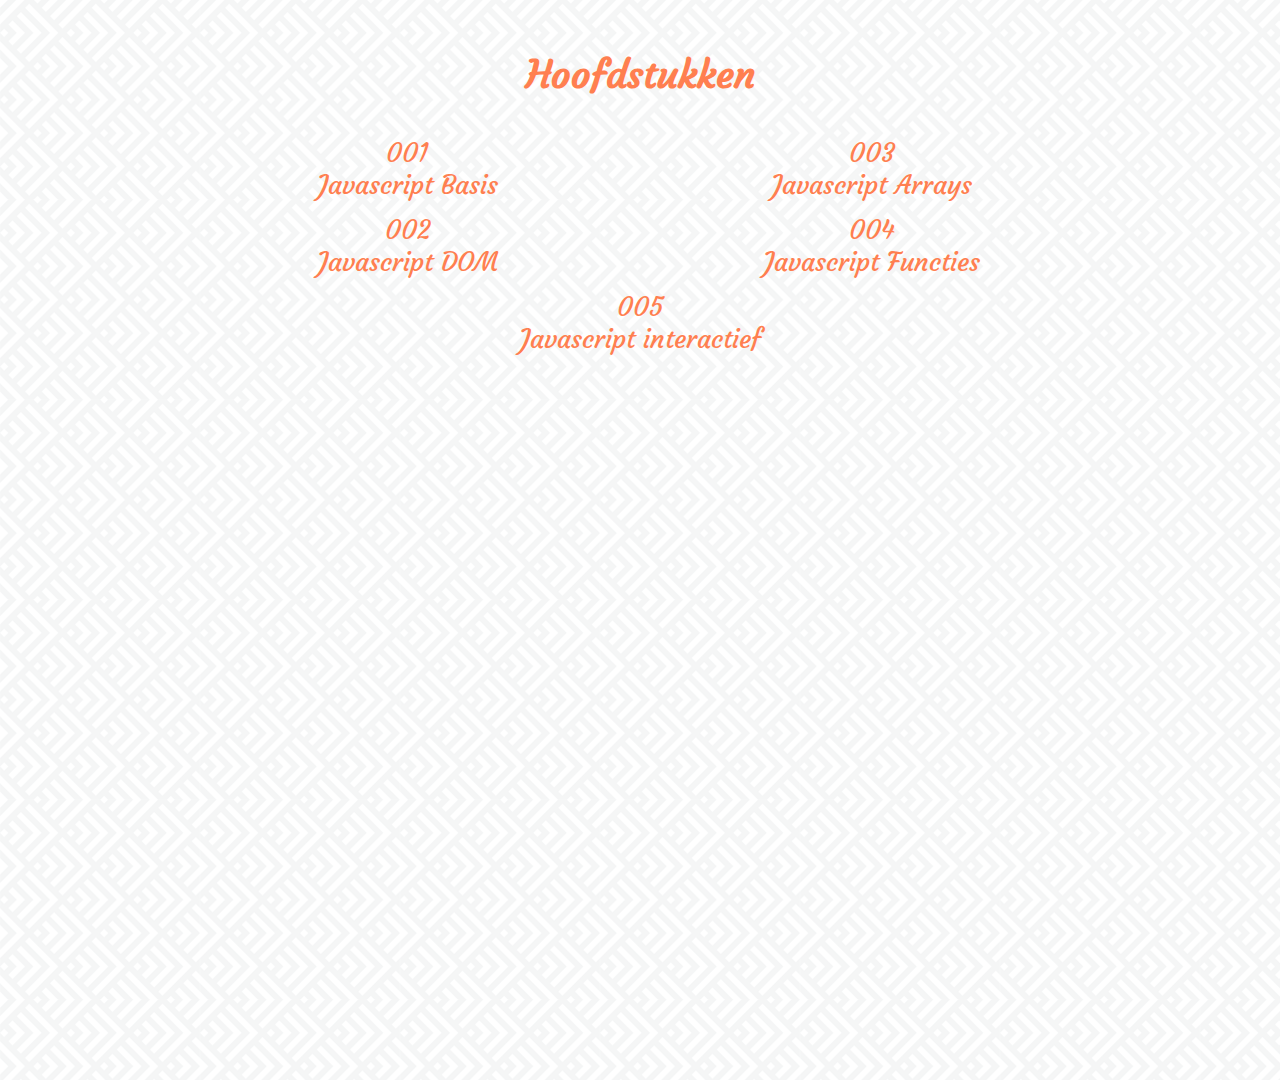
==== index.html @ ad724019 "+index voor netlify" ====
<!doctype html>
<html class="SB SB1" lang="en">
<head>
    <meta charset="UTF-8">
    <meta name="viewport" content="width=device-width, initial-scale=1.0">
    <title>Index</title>
    <link href="Stylesheet.css" rel="stylesheet" type="text/css">
    <link href="https://fonts.googleapis.com/css?family=Courgette&display=swap" rel="stylesheet">
</head>
<body>
<div>
    <br>
    <h2>Hoofdstukken</h2>
    <a href="h01/index.html"><p>001<br>Javascript Basis</p></a>
    <a href="h03/index.html"><p>003<br>Javascript Arrays</p></a>
    <a href="h02/index.html"><p>002<br>Javascript DOM</p></a>
    <a href="h04/index.html"><p>004<br>Javascript Functies</p></a>
    <a href="h05/index.html"><p>005<br>Javascript interactief</p></a>
</div>
</body>
</html>
---- Stylesheet.css ----
body {
    background-image: url("img/spikes.png");
}

h2 {
    text-align: center;
    color: coral;
    font-size: 3vw;
    font-family: 'Courgette', cursive;
}

div {
    text-align: center;
    margin: -8px;
    height: 1080px;
}

div p {
    width: 35%;
    color: coral;
    font-family: 'Courgette', cursive;
    font-size: 2vw;
    display: inline-block;
    margin: 0.5vw;
}

.SB::-webkit-scrollbar {
    display: none;
}

.SB1 {
    -ms-overflow-style: none;
}
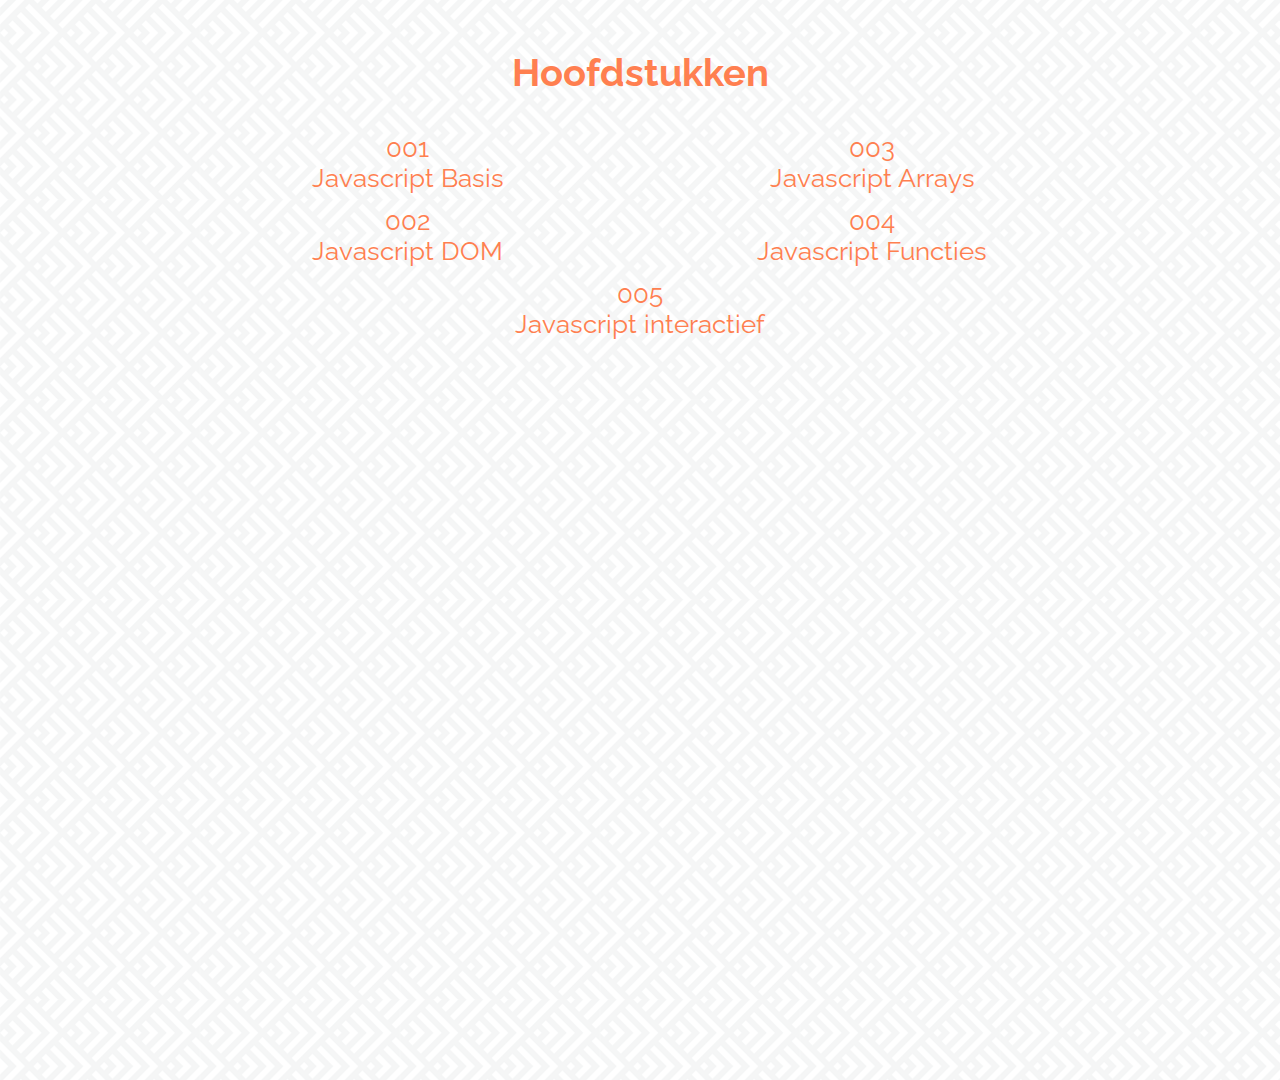
==== commit 455177b5: "styling voor index" ====
--- a/index.html
+++ b/index.html
@@ -5,7 +5,7 @@
     <meta name="viewport" content="width=device-width, initial-scale=1.0">
     <title>Index</title>
     <link href="Stylesheet.css" rel="stylesheet" type="text/css">
-    <link href="https://fonts.googleapis.com/css?family=Courgette&display=swap" rel="stylesheet">
+    <link href="https://fonts.googleapis.com/css?family=Raleway&display=swap" rel="stylesheet">
 </head>
 <body>
 <div>
--- a/Stylesheet.css
+++ b/Stylesheet.css
@@ -6,7 +6,7 @@
     text-align: center;
     color: coral;
     font-size: 3vw;
-    font-family: 'Courgette', cursive;
+    font-family: 'Raleway', sans-serif;
 }
 
 div {
@@ -18,7 +18,7 @@
 div p {
     width: 35%;
     color: coral;
-    font-family: 'Courgette', cursive;
+    font-family: 'Raleway', sans-serif;
     font-size: 2vw;
     display: inline-block;
     margin: 0.5vw;
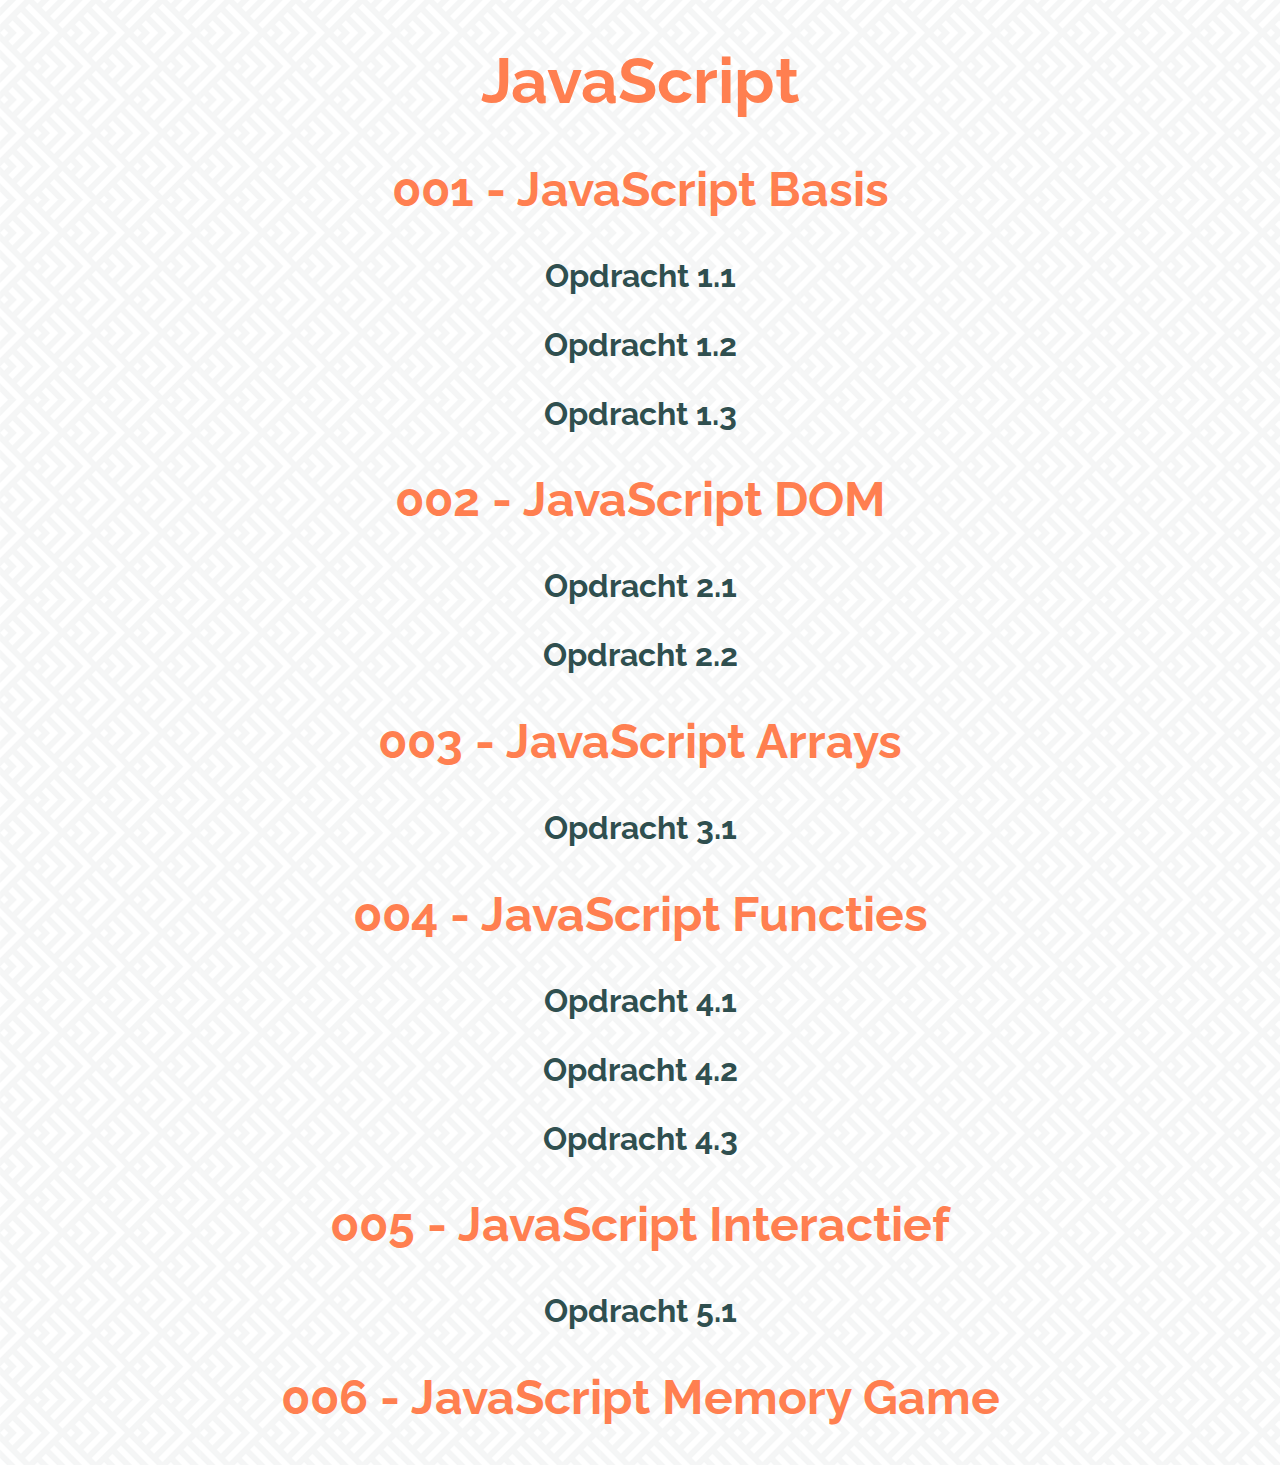
==== commit 9a50c764: "alles gecontroleerd voor beoordeling" ====
--- a/index.html
+++ b/index.html
@@ -8,14 +8,24 @@
     <link href="https://fonts.googleapis.com/css?family=Raleway&display=swap" rel="stylesheet">
 </head>
 <body>
+<h1>JavaScript</h1>
 <div>
-    <br>
-    <h2>Hoofdstukken</h2>
-    <a href="h01/index.html"><p>001<br>Javascript Basis</p></a>
-    <a href="h03/index.html"><p>003<br>Javascript Arrays</p></a>
-    <a href="h02/index.html"><p>002<br>Javascript DOM</p></a>
-    <a href="h04/index.html"><p>004<br>Javascript Functies</p></a>
-    <a href="h05/index.html"><p>005<br>Javascript interactief</p></a>
+<h2>001 - JavaScript Basis</h2>
+<a href="h01/Opdracht%201.1/index.html"><h3>Opdracht 1.1</h3></a>
+<a href="h01/Opdracht%201.2/index.html"><h3>Opdracht 1.2</h3></a>
+<a href="h01/Opdracht%201.3/index.html"><h3>Opdracht 1.3</h3></a>
+<h2>002 - JavaScript DOM</h2>
+<a href="h02/Opdracht%202.1/index.html"><h3>Opdracht 2.1</h3></a>
+<a href="h02/Opdracht%202.2/index.html"><h3>Opdracht 2.2</h3></a>
+<h2>003 - JavaScript Arrays</h2>
+<a href="h03/index.html"><h3>Opdracht 3.1</h3></a>
+<h2>004 - JavaScript Functies</h2>
+<a href="h04/Opdracht%204.1/index.html"><h3>Opdracht 4.1</h3></a>
+<a href="h04/Opdracht%204.2/index.html"><h3>Opdracht 4.2</h3></a>
+<a href="h04/Opdracht%204.3/index.html"><h3>Opdracht 4.3</h3></a>
+<h2>005 - JavaScript Interactief</h2>
+<a href="h05/index.html"><h3>Opdracht 5.1</h3></a>
+<h2>006 - JavaScript Memory Game</h2>
 </div>
 </body>
 </html>
--- a/Stylesheet.css
+++ b/Stylesheet.css
@@ -1,27 +1,31 @@
 body {
     background-image: url("img/spikes.png");
+}
+
+
+a {
+    text-decoration: none;
+}
+
+h1 {
+    text-align: center;
+    color: coral;
+    font-size: 4em;
+    font-family: 'Raleway', sans-serif;
 }
 
 h2 {
     text-align: center;
     color: coral;
-    font-size: 3vw;
+    font-size: 3em;
     font-family: 'Raleway', sans-serif;
 }
 
-div {
+h3 {
     text-align: center;
-    margin: -8px;
-    height: 1080px;
-}
-
-div p {
-    width: 35%;
-    color: coral;
+    color: darkslategrey;
+    font-size: 2em;
     font-family: 'Raleway', sans-serif;
-    font-size: 2vw;
-    display: inline-block;
-    margin: 0.5vw;
 }
 
 .SB::-webkit-scrollbar {
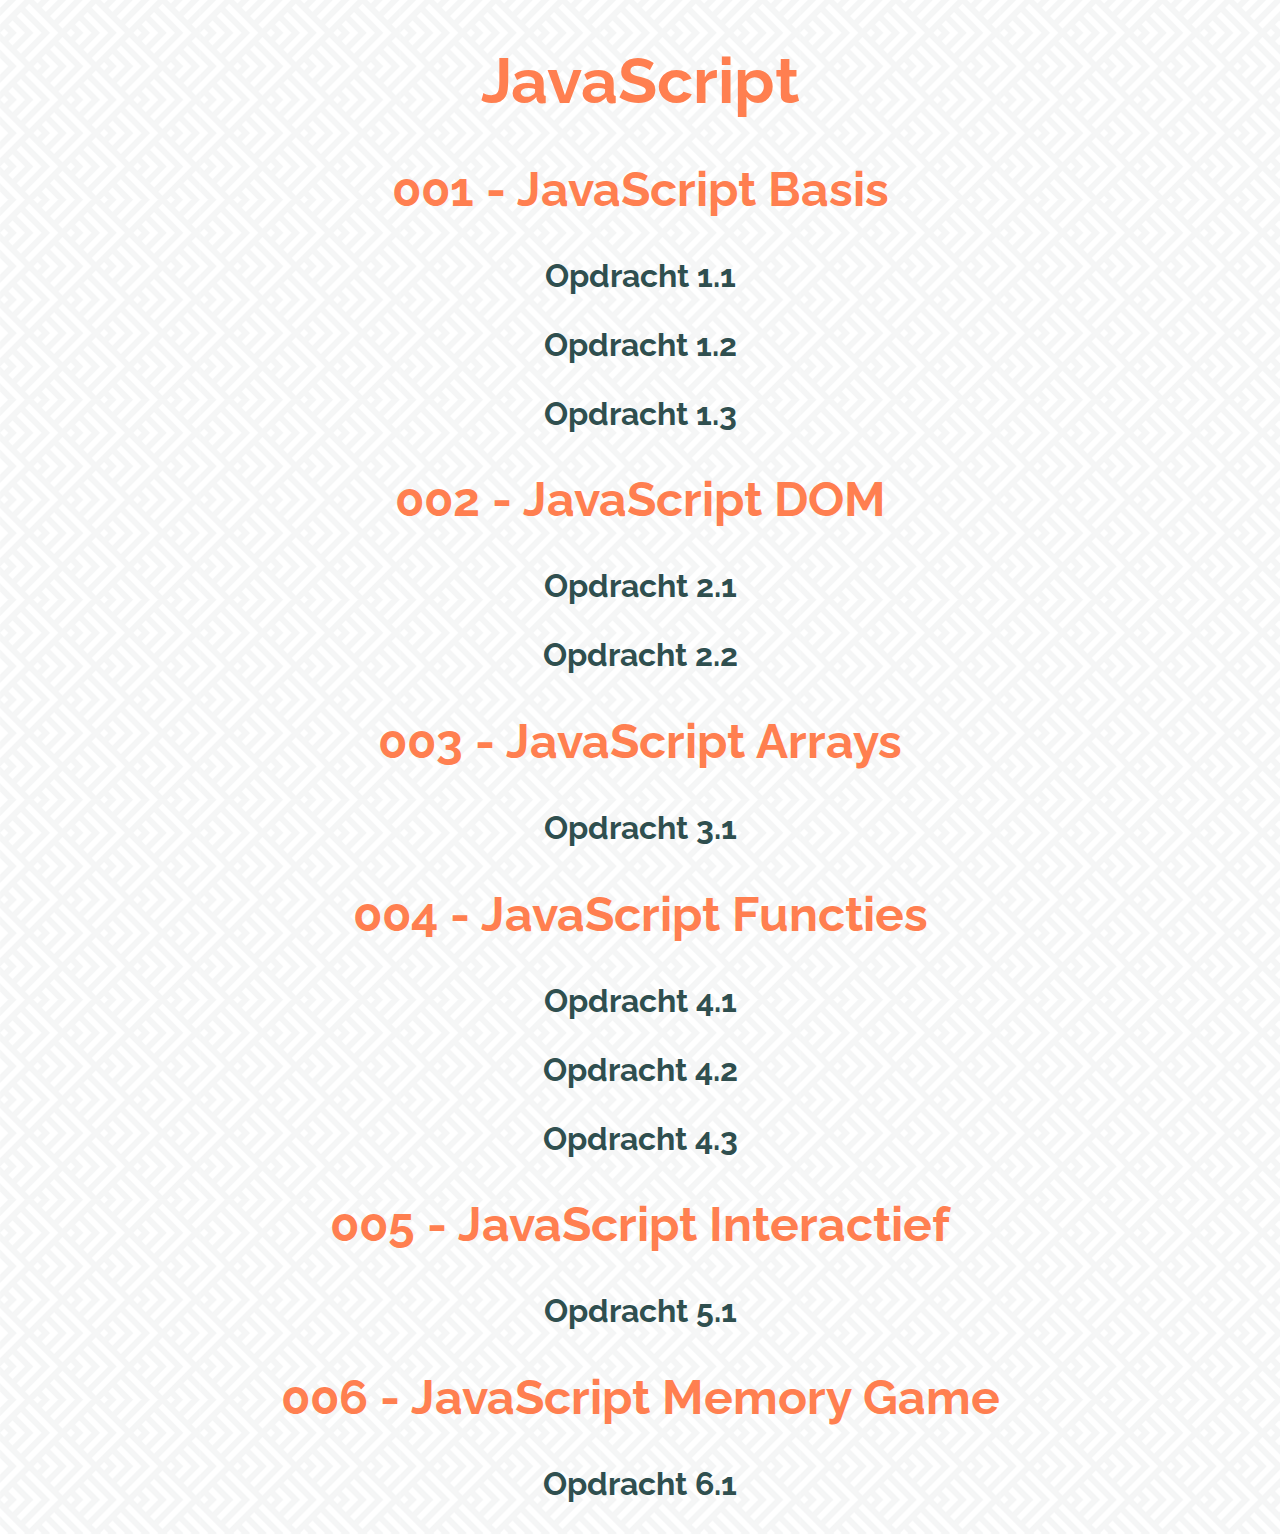
==== commit 91cc990d: "renaming en index voor h06 toegevoegd" ====
--- a/index.html
+++ b/index.html
@@ -26,6 +26,7 @@
 <h2>005 - JavaScript Interactief</h2>
 <a href="h05/index.html"><h3>Opdracht 5.1</h3></a>
 <h2>006 - JavaScript Memory Game</h2>
+<a href="h06/index.html"><h3>Opdracht 6.1</h3></a>
 </div>
 </body>
 </html>
